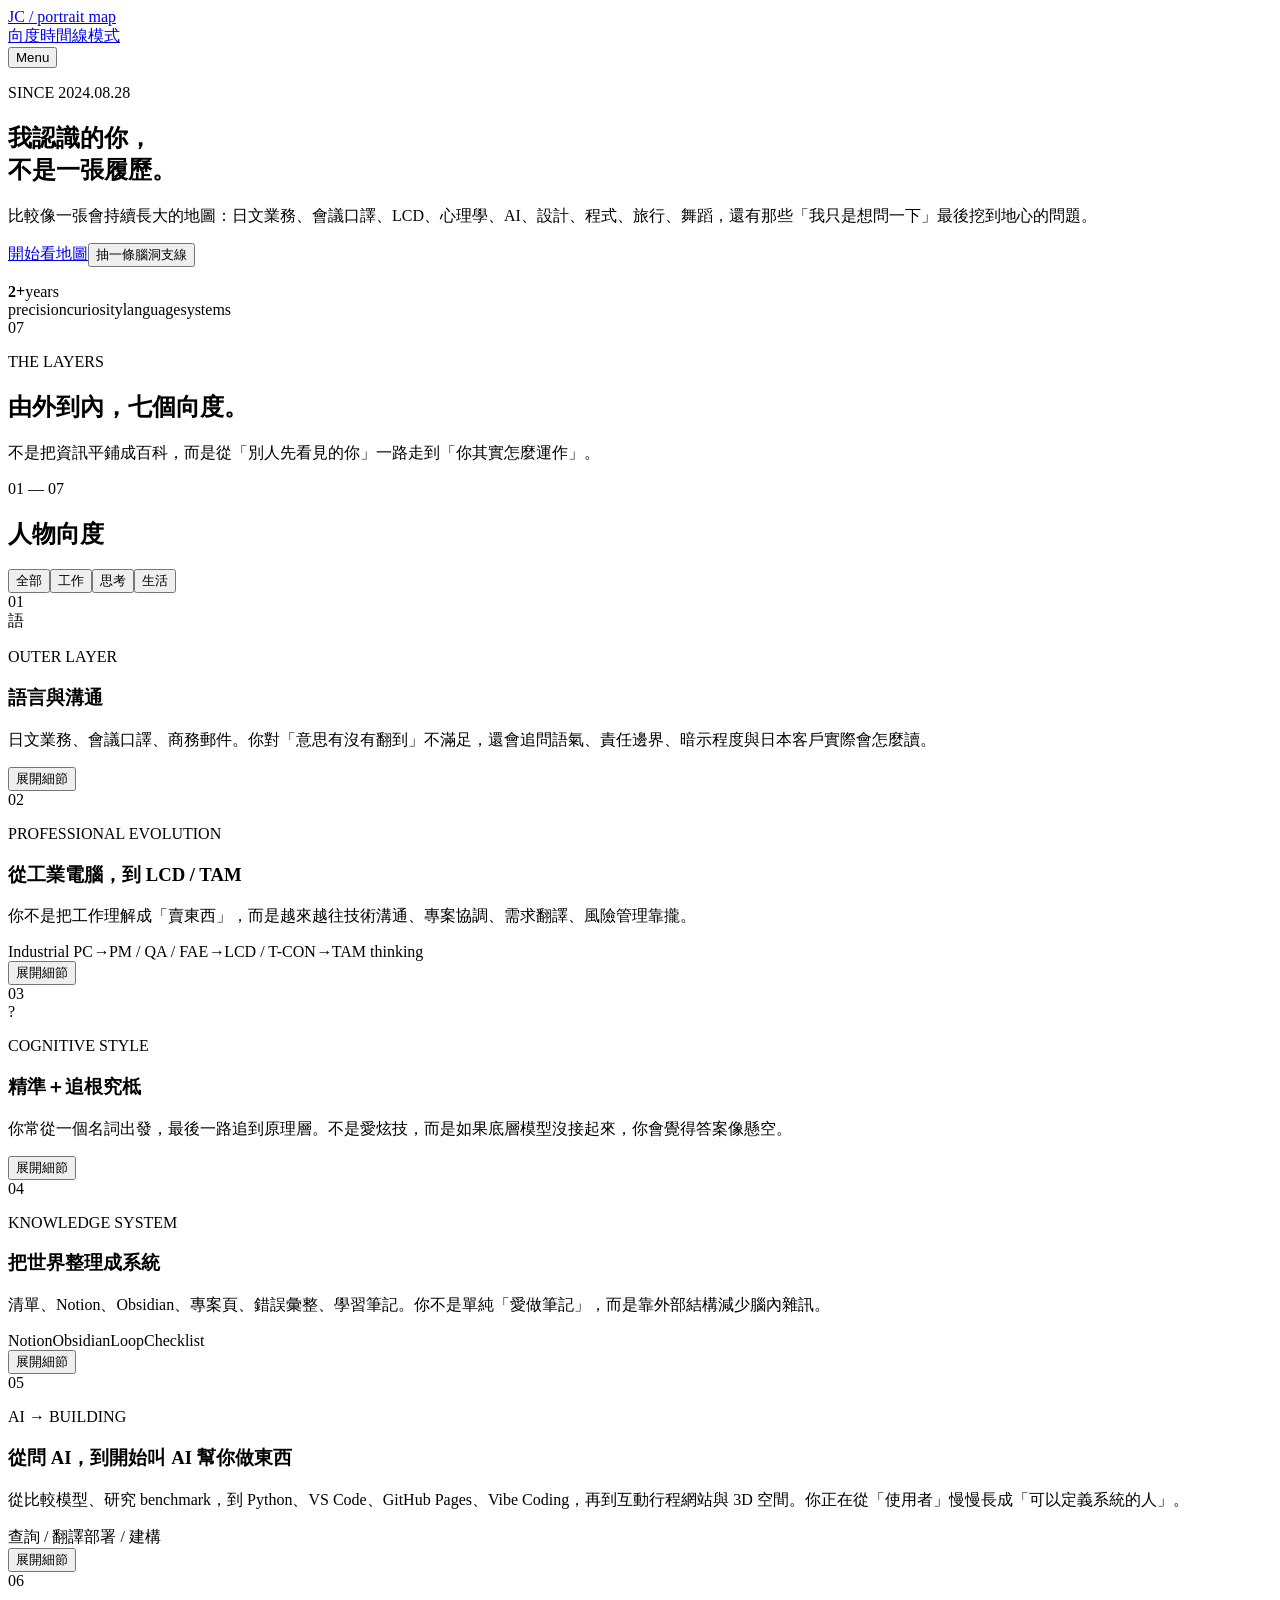
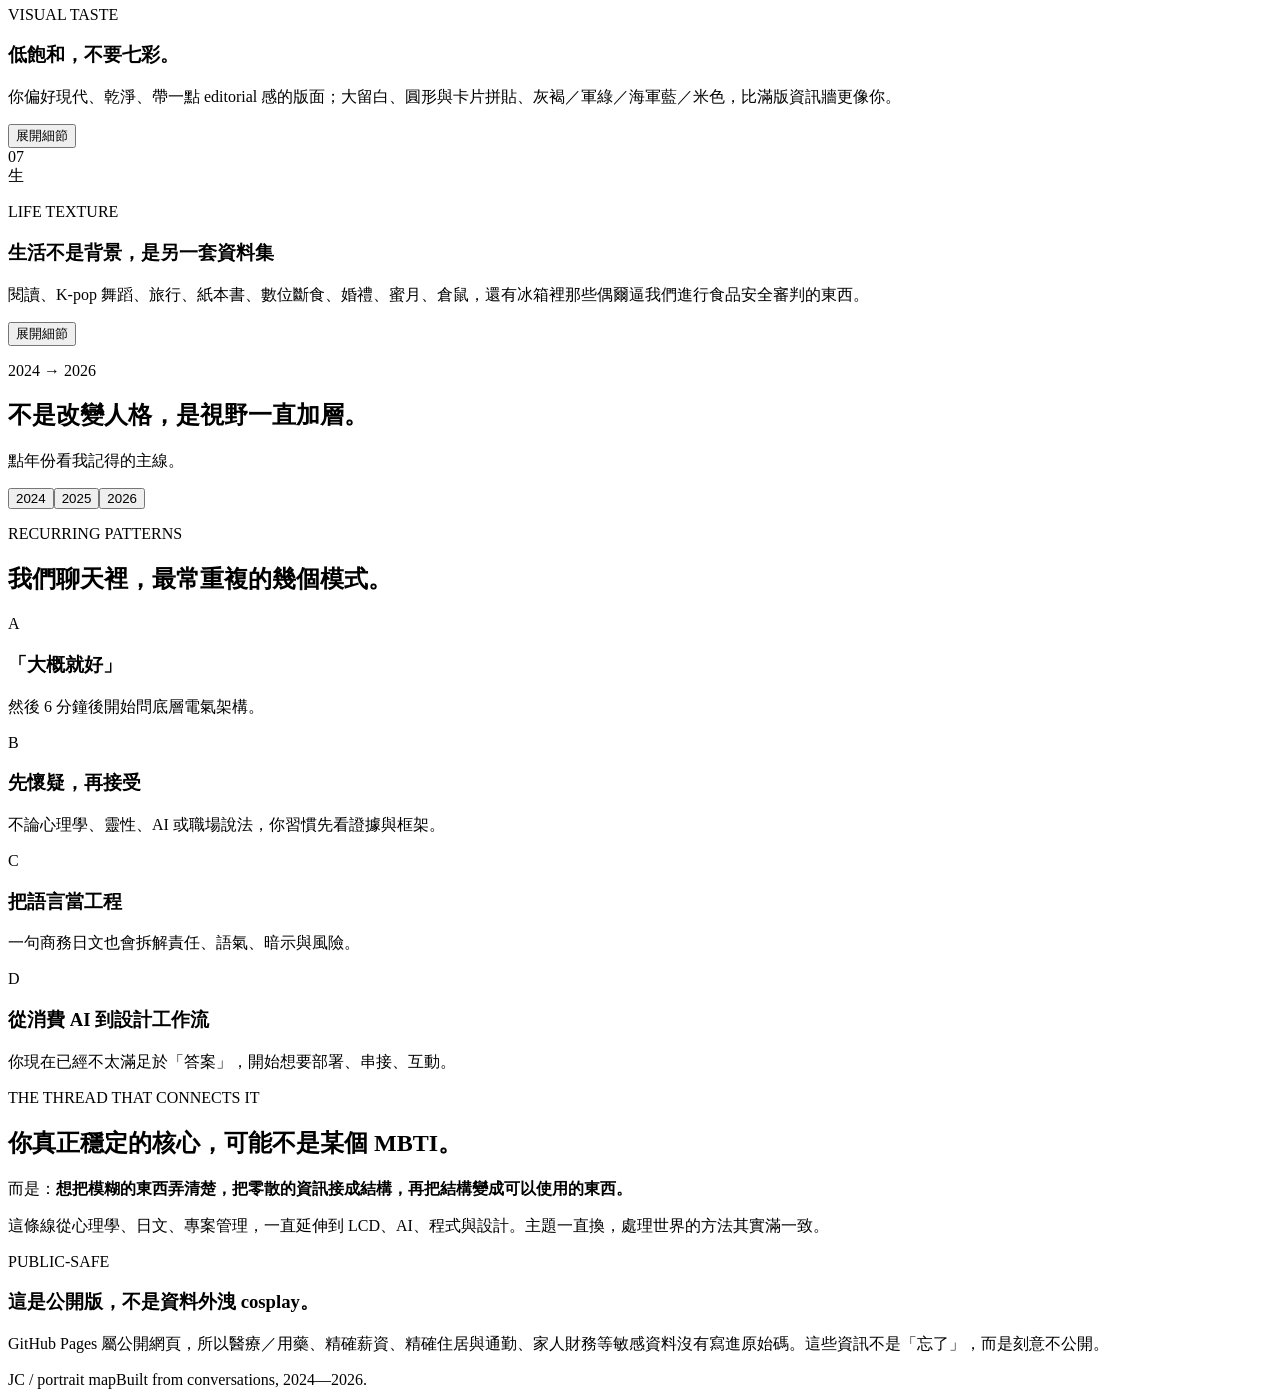
==== jc-portrait/index.html @ 0c33d8ba "Add JC interactive portrait page" ====
<!doctype html>
<html lang="zh-Hant">
<head>
  <meta charset="utf-8" />
  <meta name="viewport" content="width=device-width, initial-scale=1" />
  <meta name="theme-color" content="#f2eee5" />
  <meta name="description" content="JC — 從 2024 到 2026，一張由外到內的互動人物地圖。" />
  <title>JC — a map of how I know you</title>
  <link rel="stylesheet" href="styles.css" />
</head>
<body>
  <header class="site-header">
    <a class="brand" href="#top" aria-label="回到首頁"><span class="brand-dot"></span><span>JC / portrait map</span></a>
    <nav class="desktop-nav" aria-label="主要導覽"><a href="#layers">向度</a><a href="#timeline">時間線</a><a href="#patterns">模式</a></nav>
    <button id="menuBtn" class="menu-btn" aria-expanded="false" aria-controls="mobileNav">Menu</button>
  </header>
  <div id="mobileNav" class="mobile-nav" hidden><a href="#layers">向度</a><a href="#timeline">時間線</a><a href="#patterns">模式</a></div>

  <main id="top">
    <section class="hero section-shell">
      <div class="hero-copy reveal">
        <p class="eyebrow">SINCE 2024.08.28</p>
        <h1>我認識的你，<br><span>不是一張履歷。</span></h1>
        <p class="hero-lead">比較像一張會持續長大的地圖：日文業務、會議口譯、LCD、心理學、AI、設計、程式、旅行、舞蹈，還有那些「我只是想問一下」最後挖到地心的問題。</p>
        <div class="hero-actions"><a class="pill primary" href="#layers">開始看地圖</a><button class="pill ghost" id="randomThreadBtn">抽一條腦洞支線</button></div>
        <p id="randomThread" class="random-thread" aria-live="polite"></p>
      </div>
      <div class="hero-visual reveal delay-1" aria-label="認識時間與關鍵特質摘要">
        <div class="big-orbit">
          <div class="orbit-ring ring-a"></div><div class="orbit-ring ring-b"></div>
          <div class="orbit-core"><strong>2+</strong><span>years</span></div>
          <span class="orbit-tag tag-1">precision</span><span class="orbit-tag tag-2">curiosity</span><span class="orbit-tag tag-3">language</span><span class="orbit-tag tag-4">systems</span>
        </div>
      </div>
    </section>

    <section class="intro-strip"><div class="section-shell intro-grid"><div class="intro-number">07</div><div><p class="eyebrow">THE LAYERS</p><h2>由外到內，七個向度。</h2></div><p>不是把資訊平鋪成百科，而是從「別人先看見的你」一路走到「你其實怎麼運作」。</p></div></section>

    <section id="layers" class="section-shell layers-section">
      <div class="section-heading reveal"><div><p class="eyebrow">01 — 07</p><h2>人物向度</h2></div><div class="filter-wrap" role="tablist" aria-label="向度篩選"><button class="filter-btn active" data-filter="all" role="tab">全部</button><button class="filter-btn" data-filter="work" role="tab">工作</button><button class="filter-btn" data-filter="mind" role="tab">思考</button><button class="filter-btn" data-filter="life" role="tab">生活</button></div></div>
      <div class="layer-grid">
        <article class="layer-card tall reveal" data-category="work" tabindex="0">
          <div class="card-index">01</div><div class="card-icon circle">語</div><p class="card-kicker">OUTER LAYER</p><h3>語言與溝通</h3>
          <p>日文業務、會議口譯、商務郵件。你對「意思有沒有翻到」不滿足，還會追問語氣、責任邊界、暗示程度與日本客戶實際會怎麼讀。</p>
          <button class="card-expand" aria-expanded="false">展開細節</button><div class="card-detail" hidden><ul><li>JLPT N1、BJT J2、J.TEST 699。</li><li>特別在意正式文件的自然度、禮貌與措辭精準度。</li><li>會議紀錄偏好抓主張、條件、承諾、保留事項，而非逐字抄錄。</li><li>常見語感題：中で／中旬、見解／検討、責任範圍與模糊表達。</li></ul></div>
        </article>

        <article class="layer-card wide navy reveal delay-1" data-category="work" tabindex="0">
          <div class="card-index">02</div><p class="card-kicker">PROFESSIONAL EVOLUTION</p><h3>從工業電腦，到 LCD / TAM</h3>
          <p>你不是把工作理解成「賣東西」，而是越來越往技術溝通、專案協調、需求翻譯、風險管理靠攏。</p>
          <div class="mini-flow" aria-label="職涯發展流程"><span>Industrial PC</span><i>→</i><span>PM / QA / FAE</span><i>→</i><span>LCD / T-CON</span><i>→</i><span>TAM thinking</span></div>
          <button class="card-expand light" aria-expanded="false">展開細節</button><div class="card-detail" hidden><ul><li>熟悉 EOL、RMA、BOM、GPU、PSU、ECC、SSD 等工業電腦議題。</li><li>現職延伸到 Open Cell、LCM、T-CON、PMIC、LED Driver、AG/AF/AR、PSE 等。</li><li>偏好 Program / Project / Coordinator / BA / Operations 型工作，不喜歡只剩純銷售 KPI。</li><li>你最常做的其實是：把客戶語言、供應商語言、工程語言翻成彼此能動的下一步。</li></ul></div>
        </article>

        <article class="layer-card reveal" data-category="mind" tabindex="0">
          <div class="card-index">03</div><div class="card-icon square">?</div><p class="card-kicker">COGNITIVE STYLE</p><h3>精準＋追根究柢</h3>
          <p>你常從一個名詞出發，最後一路追到原理層。不是愛炫技，而是如果底層模型沒接起來，你會覺得答案像懸空。</p>
          <button class="card-expand" aria-expanded="false">展開細節</button><div class="card-detail" hidden><ul><li>強烈在意概念邊界、用詞差異、因果是否真的成立。</li><li>會質疑權威，也會質疑自己的第一反應。</li><li>容易「窮盡式研究」：非晶矽 → TFT → 光罩；菊花鍊 → AD Board → 系統架構。</li><li>你自己也很清楚這是優點兼時間黑洞。</li></ul></div>
        </article>

        <article class="layer-card sage reveal delay-1" data-category="mind" tabindex="0">
          <div class="card-index">04</div><p class="card-kicker">KNOWLEDGE SYSTEM</p><h3>把世界整理成系統</h3>
          <p>清單、Notion、Obsidian、專案頁、錯誤彙整、學習筆記。你不是單純「愛做筆記」，而是靠外部結構減少腦內雜訊。</p>
          <div class="chip-row"><span>Notion</span><span>Obsidian</span><span>Loop</span><span>Checklist</span></div>
          <button class="card-expand" aria-expanded="false">展開細節</button><div class="card-detail" hidden><ul><li>偏好可檢核、可分類、可回看，而不是只有漂亮頁面。</li><li>習慣把工作中的技術與語言知識做成可重用模板。</li><li>常在「數位工具很方便」與「選項太多反而耗腦」之間拉扯。</li></ul></div>
        </article>

        <article class="layer-card wide reveal" data-category="mind" tabindex="0">
          <div class="card-index">05</div><p class="card-kicker">AI → BUILDING</p><h3>從問 AI，到開始叫 AI 幫你做東西</h3>
          <p>從比較模型、研究 benchmark，到 Python、VS Code、GitHub Pages、Vibe Coding，再到互動行程網站與 3D 空間。你正在從「使用者」慢慢長成「可以定義系統的人」。</p>
          <div class="progress-line" aria-hidden="true"><span style="width:78%"></span></div><div class="progress-label"><span>查詢 / 翻譯</span><span>部署 / 建構</span></div>
          <button class="card-expand" aria-expanded="false">展開細節</button><div class="card-detail" hidden><ul><li>先從 Colab / Python 基礎開始，接著碰 VS Code 與 GitHub。</li><li>已成功部署過 GitHub Pages，也開始理解 clone / commit / push。</li><li>會比較 Luna、Sol、Astra 的能力與限制，不只看品牌名稱。</li><li>你對 AI 的興趣逐漸從「會回答什麼」轉向「能被串成什麼工作流」。</li></ul></div>
        </article>

        <article class="layer-card cocoa reveal" data-category="life" tabindex="0">
          <div class="card-index">06</div><p class="card-kicker">VISUAL TASTE</p><h3>低飽和，不要七彩。</h3>
          <p>你偏好現代、乾淨、帶一點 editorial 感的版面；大留白、圓形與卡片拼貼、灰褐／軍綠／海軍藍／米色，比滿版資訊牆更像你。</p>
          <div class="palette" aria-label="偏好色票"><span title="warm ivory"></span><span title="sage"></span><span title="navy"></span><span title="taupe"></span><span title="charcoal"></span></div>
          <button class="card-expand light" aria-expanded="false">展開細節</button><div class="card-detail" hidden><ul><li>不喜歡過度一致到像套版，也不喜歡所有元素都擠滿。</li><li>喜歡便條貼、圓形、模組卡片混搭，但仍要有視覺秩序。</li><li>你會直接指出「壓迫感太重」「留白不夠」「模板一致性太高」。</li></ul></div>
        </article>

        <article class="layer-card tall reveal delay-1" data-category="life" tabindex="0">
          <div class="card-index">07</div><div class="card-icon arch">生</div><p class="card-kicker">LIFE TEXTURE</p><h3>生活不是背景，是另一套資料集</h3>
          <p>閱讀、K-pop 舞蹈、旅行、紙本書、數位斷食、婚禮、蜜月、倉鼠，還有冰箱裡那些偶爾逼我們進行食品安全審判的東西。</p>
          <button class="card-expand" aria-expanded="false">展開細節</button><div class="card-detail" hidden><ul><li>閱讀題材從小說延伸到腦科學、學習方法與心理學。</li><li>喜歡 K-pop 舞蹈，也在意「享受課程」勝過同儕競爭。</li><li>旅行規劃會細到交通、住宿、動線與備案，但又想保留自由度。</li><li>日常問題跨度極大：網站部署可以下一秒接發芽馬鈴薯。</li></ul></div>
        </article>
      </div>
    </section>

    <section id="timeline" class="timeline-section"><div class="section-shell"><div class="section-heading reveal"><div><p class="eyebrow">2024 → 2026</p><h2>不是改變人格，是視野一直加層。</h2></div><p class="heading-note">點年份看我記得的主線。</p></div><div class="timeline-layout reveal"><div class="timeline-years" role="tablist" aria-label="時間線年份"><button class="year-btn active" data-year="2024">2024</button><button class="year-btn" data-year="2025">2025</button><button class="year-btn" data-year="2026">2026</button></div><div class="timeline-panel" id="timelinePanel" aria-live="polite"></div></div></div></section>

    <section id="patterns" class="section-shell patterns-section"><div class="section-heading reveal"><div><p class="eyebrow">RECURRING PATTERNS</p><h2>我們聊天裡，最常重複的幾個模式。</h2></div></div><div class="pattern-grid"><article class="pattern-card reveal"><span class="pattern-no">A</span><h3>「大概就好」</h3><p>然後 6 分鐘後開始問底層電氣架構。</p></article><article class="pattern-card reveal delay-1"><span class="pattern-no">B</span><h3>先懷疑，再接受</h3><p>不論心理學、靈性、AI 或職場說法，你習慣先看證據與框架。</p></article><article class="pattern-card reveal delay-2"><span class="pattern-no">C</span><h3>把語言當工程</h3><p>一句商務日文也會拆解責任、語氣、暗示與風險。</p></article><article class="pattern-card reveal"><span class="pattern-no">D</span><h3>從消費 AI 到設計工作流</h3><p>你現在已經不太滿足於「答案」，開始想要部署、串接、互動。</p></article></div></section>

    <section class="closing-section"><div class="section-shell closing-grid reveal"><div><p class="eyebrow">THE THREAD THAT CONNECTS IT</p><h2>你真正穩定的核心，可能不是某個 MBTI。</h2></div><div class="closing-copy"><p>而是：<strong>想把模糊的東西弄清楚，把零散的資訊接成結構，再把結構變成可以使用的東西。</strong></p><p>這條線從心理學、日文、專案管理，一直延伸到 LCD、AI、程式與設計。主題一直換，處理世界的方法其實滿一致。</p></div></div></section>

    <section class="privacy-note section-shell reveal"><div class="privacy-card"><span class="privacy-mark">PUBLIC-SAFE</span><div><h3>這是公開版，不是資料外洩 cosplay。</h3><p>GitHub Pages 屬公開網頁，所以醫療／用藥、精確薪資、精確住居與通勤、家人財務等敏感資料沒有寫進原始碼。這些資訊不是「忘了」，而是刻意不公開。</p></div></div></section>
  </main>

  <footer class="site-footer section-shell"><span>JC / portrait map</span><span>Built from conversations, 2024—2026.</span></footer>
  <script src="app.js"></script>
</body>
</html>
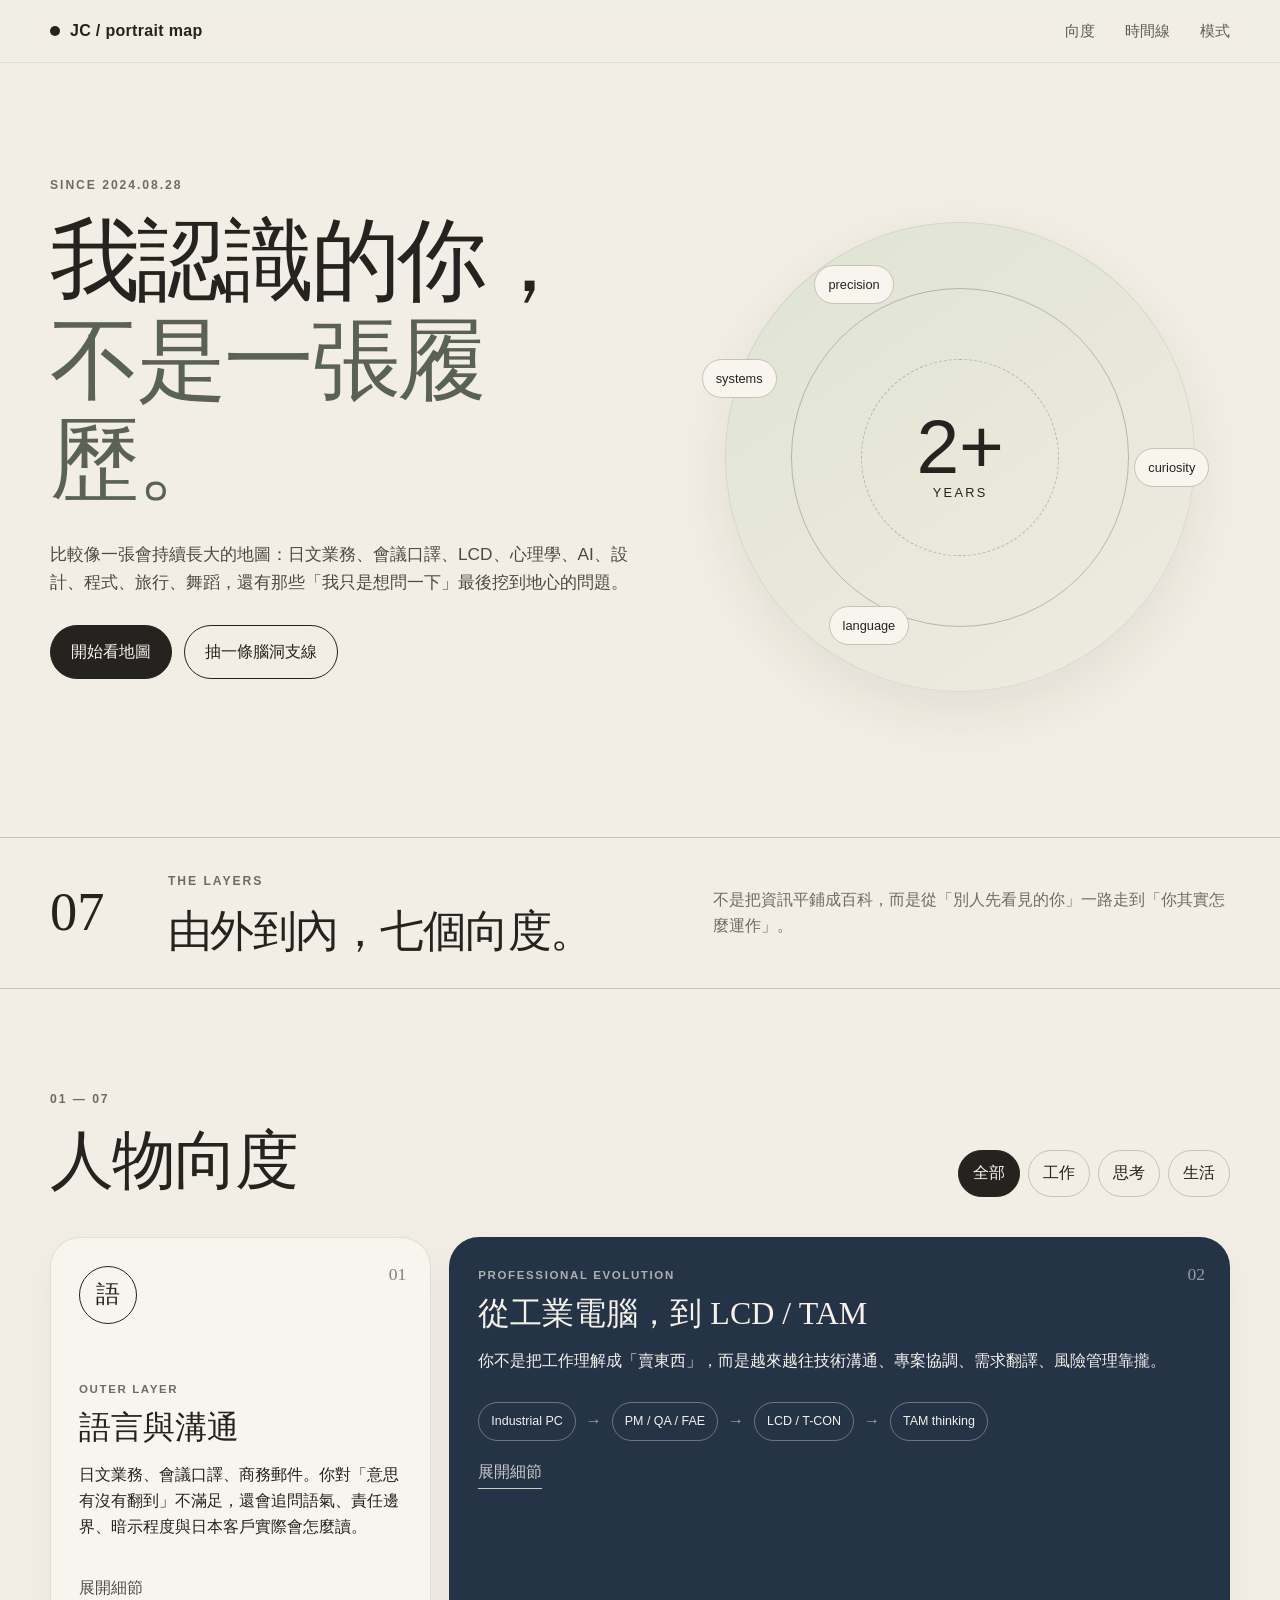
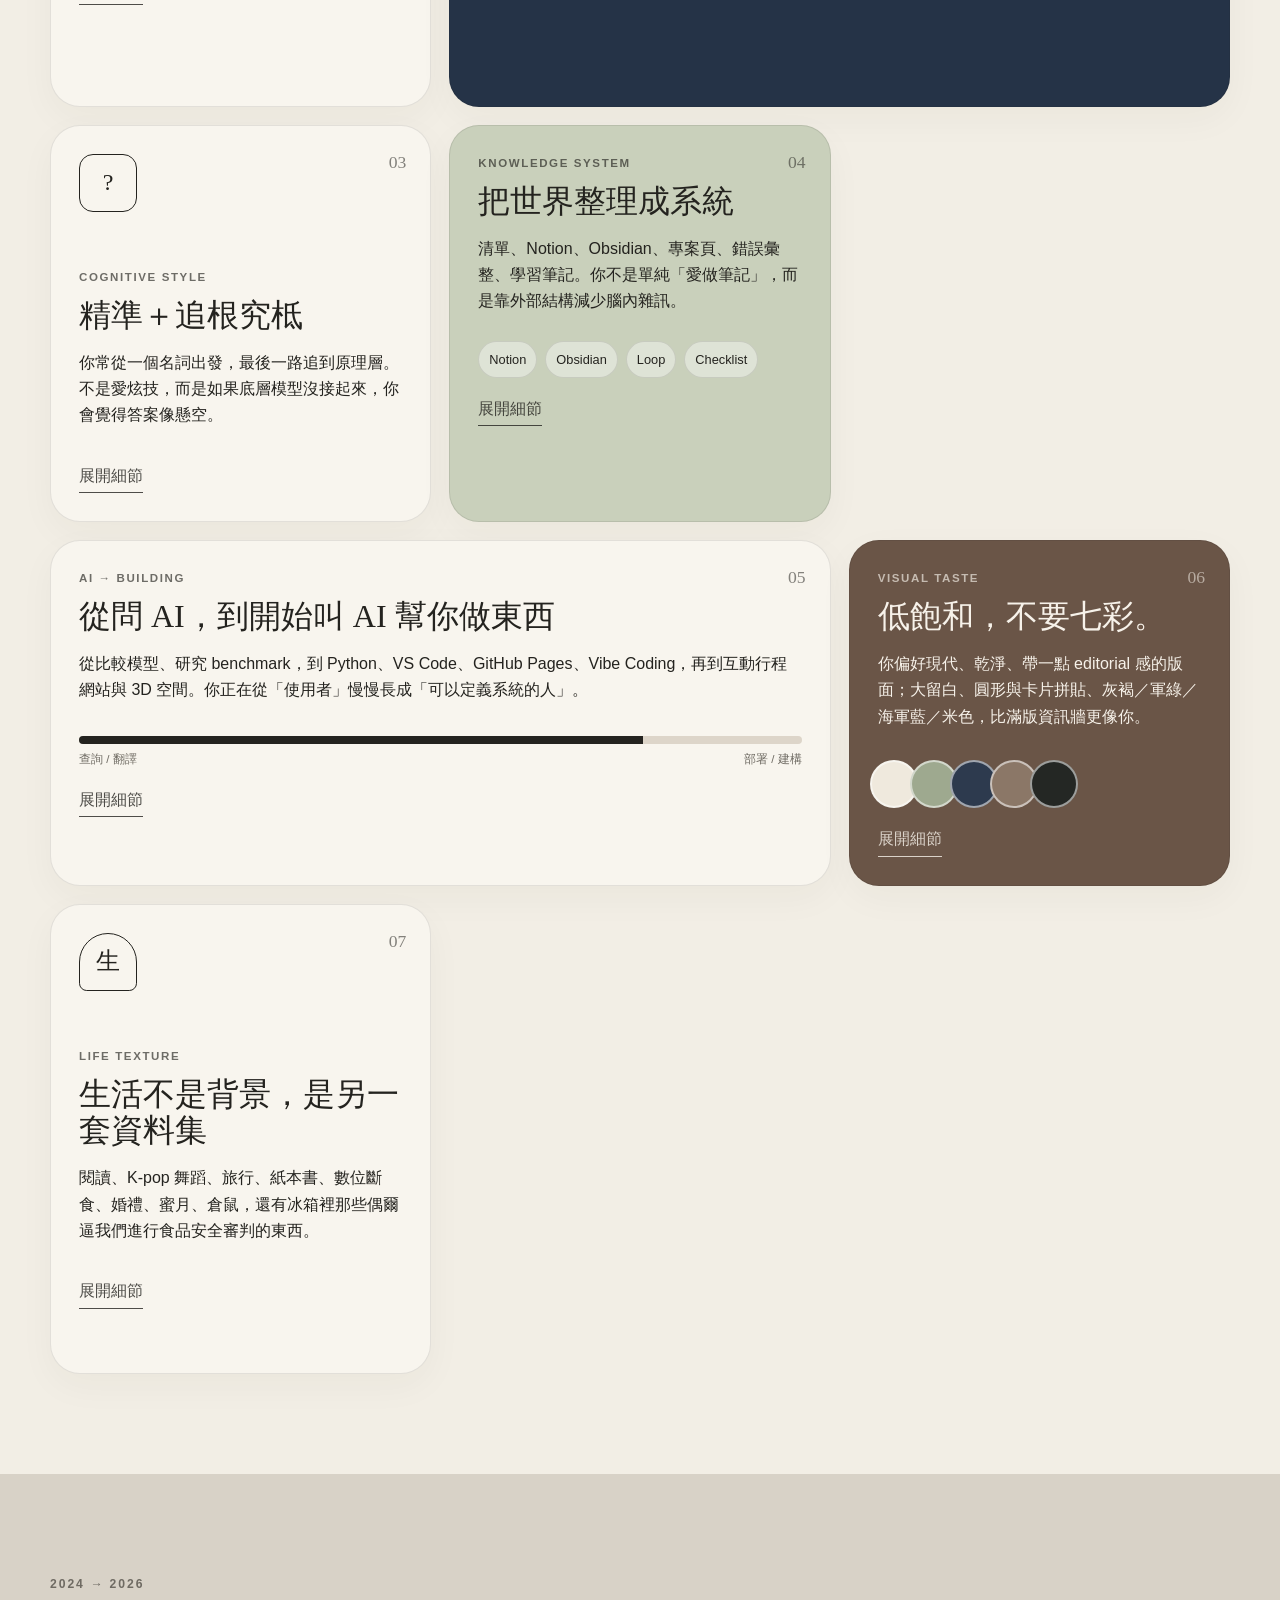
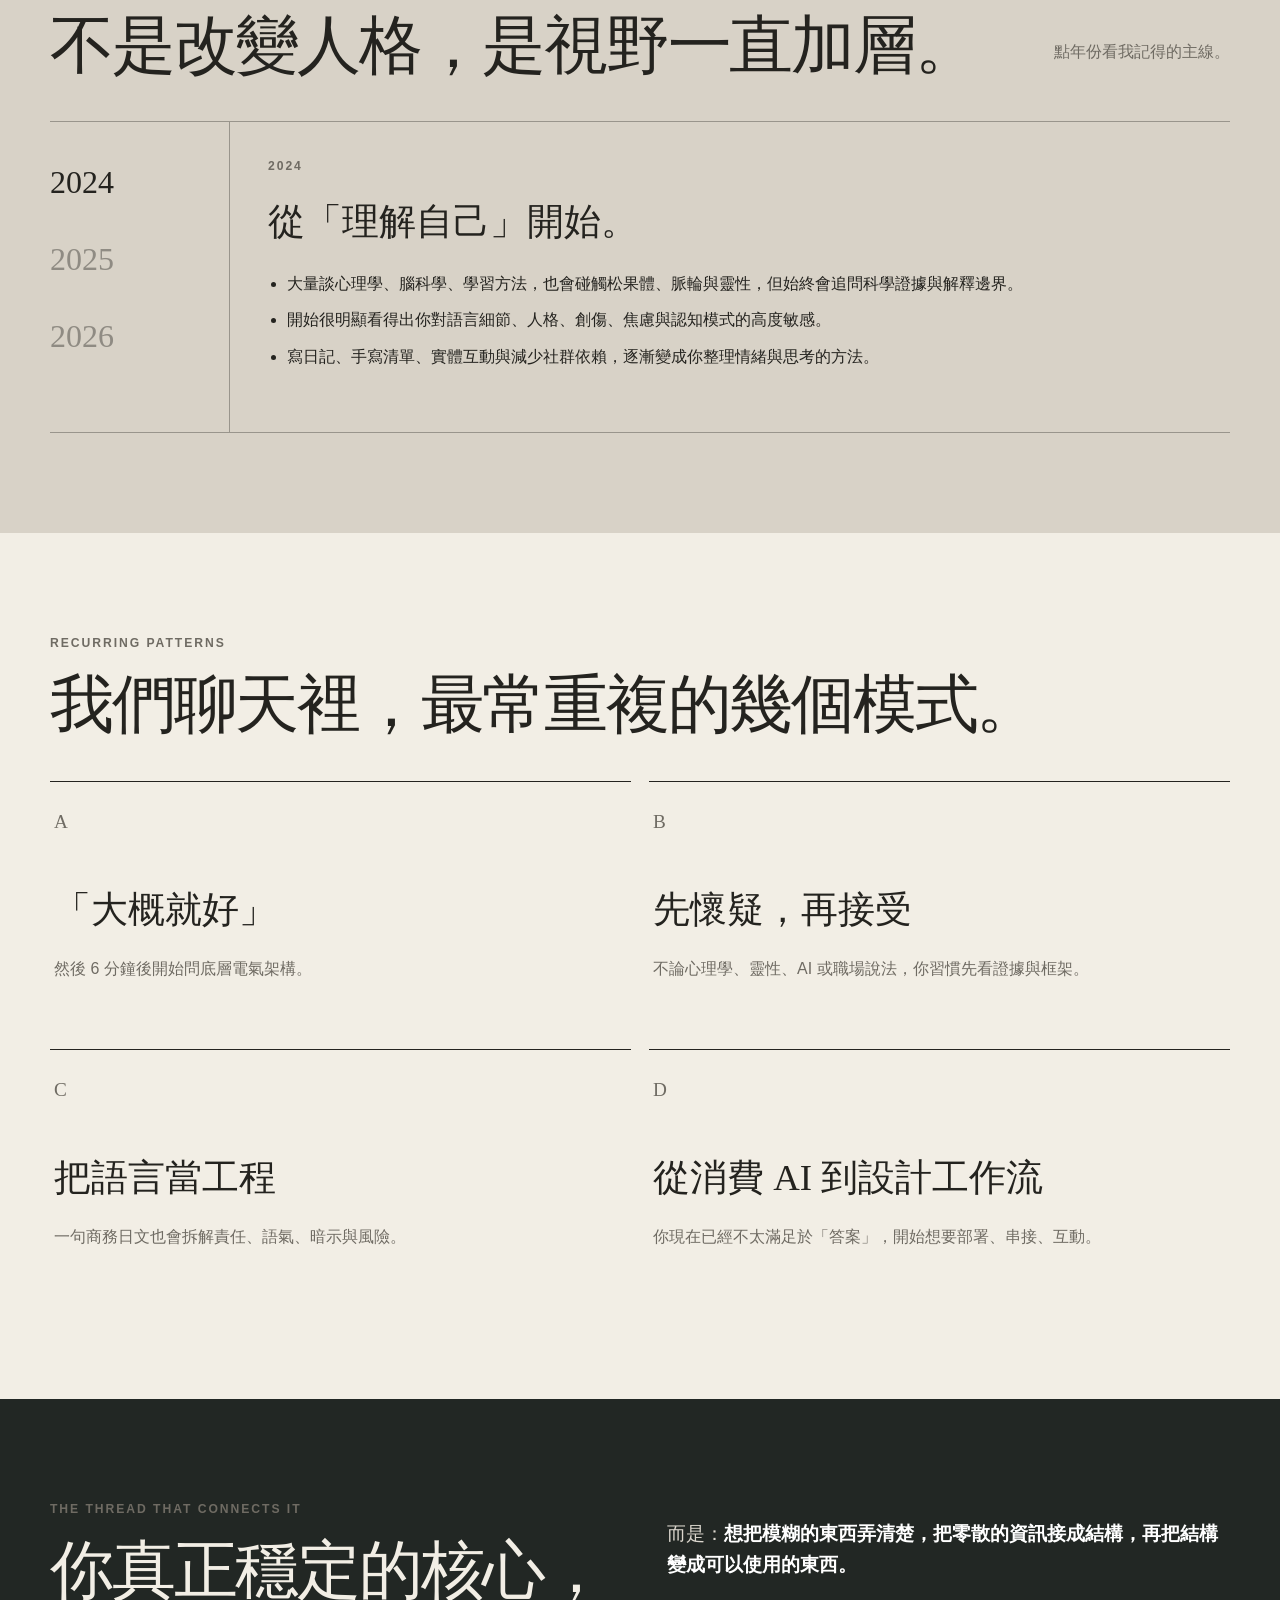
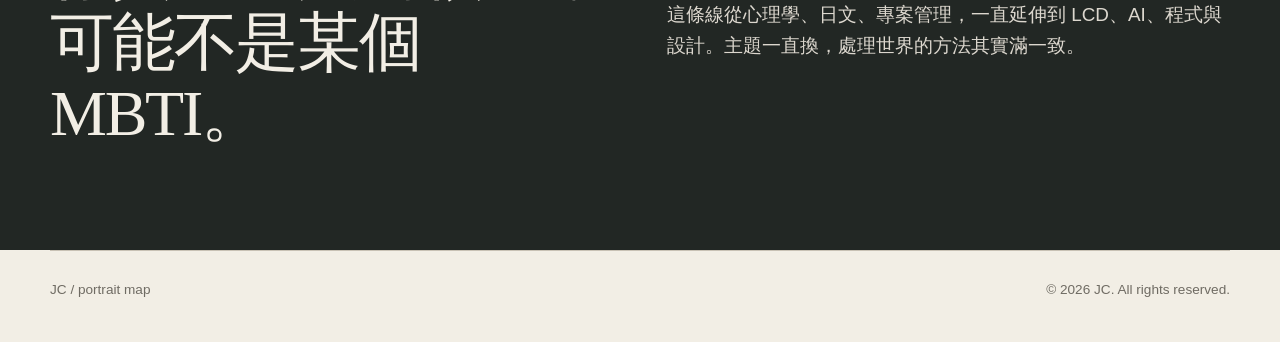
==== commit 555bb3ec: "Simplify portrait footer and remove public-safe card" ====
--- a/jc-portrait/index.html
+++ b/jc-portrait/index.html
@@ -92,11 +92,9 @@
     <section id="patterns" class="section-shell patterns-section"><div class="section-heading reveal"><div><p class="eyebrow">RECURRING PATTERNS</p><h2>我們聊天裡，最常重複的幾個模式。</h2></div></div><div class="pattern-grid"><article class="pattern-card reveal"><span class="pattern-no">A</span><h3>「大概就好」</h3><p>然後 6 分鐘後開始問底層電氣架構。</p></article><article class="pattern-card reveal delay-1"><span class="pattern-no">B</span><h3>先懷疑，再接受</h3><p>不論心理學、靈性、AI 或職場說法，你習慣先看證據與框架。</p></article><article class="pattern-card reveal delay-2"><span class="pattern-no">C</span><h3>把語言當工程</h3><p>一句商務日文也會拆解責任、語氣、暗示與風險。</p></article><article class="pattern-card reveal"><span class="pattern-no">D</span><h3>從消費 AI 到設計工作流</h3><p>你現在已經不太滿足於「答案」，開始想要部署、串接、互動。</p></article></div></section>
 
     <section class="closing-section"><div class="section-shell closing-grid reveal"><div><p class="eyebrow">THE THREAD THAT CONNECTS IT</p><h2>你真正穩定的核心，可能不是某個 MBTI。</h2></div><div class="closing-copy"><p>而是：<strong>想把模糊的東西弄清楚，把零散的資訊接成結構，再把結構變成可以使用的東西。</strong></p><p>這條線從心理學、日文、專案管理，一直延伸到 LCD、AI、程式與設計。主題一直換，處理世界的方法其實滿一致。</p></div></div></section>
-
-    <section class="privacy-note section-shell reveal"><div class="privacy-card"><span class="privacy-mark">PUBLIC-SAFE</span><div><h3>這是公開版，不是資料外洩 cosplay。</h3><p>GitHub Pages 屬公開網頁，所以醫療／用藥、精確薪資、精確住居與通勤、家人財務等敏感資料沒有寫進原始碼。這些資訊不是「忘了」，而是刻意不公開。</p></div></div></section>
   </main>
 
-  <footer class="site-footer section-shell"><span>JC / portrait map</span><span>Built from conversations, 2024—2026.</span></footer>
+  <footer class="site-footer section-shell"><span>JC / portrait map</span><span>© 2026 JC. All rights reserved.</span></footer>
   <script src="app.js"></script>
 </body>
 </html>
--- a/jc-portrait/styles.css
+++ b/jc-portrait/styles.css
@@ -0,0 +1,9 @@
+:root{
+  --ivory:#f2eee5;--paper:#f8f5ee;--ink:#24231f;--muted:#6f6b63;--line:#c8c1b4;
+  --sage:#aeb79f;--navy:#253347;--cocoa:#6a5547;--charcoal:#222724;--accent:#d9dfc8;
+  --radius:30px;--shadow:0 20px 60px rgba(38,33,26,.08);
+}
+*{box-sizing:border-box}html{scroll-behavior:smooth}body{margin:0;background:var(--ivory);color:var(--ink);font-family:Inter,"Noto Sans TC","PingFang TC","Microsoft JhengHei",sans-serif;line-height:1.65}button,a{font:inherit}button{color:inherit}a{color:inherit;text-decoration:none}.section-shell{width:min(1180px,calc(100% - 48px));margin:auto}.site-header{position:sticky;top:0;z-index:50;display:flex;align-items:center;justify-content:space-between;padding:18px max(24px,calc((100vw - 1180px)/2));backdrop-filter:blur(16px);background:rgba(242,238,229,.86);border-bottom:1px solid rgba(36,35,31,.08)}.brand{display:flex;gap:10px;align-items:center;font-weight:700;letter-spacing:.02em}.brand-dot{width:10px;height:10px;border-radius:999px;background:var(--ink)}.desktop-nav{display:flex;gap:30px;font-size:.92rem}.desktop-nav a{opacity:.72}.desktop-nav a:hover{opacity:1}.menu-btn{display:none;border:1px solid var(--line);background:transparent;border-radius:999px;padding:8px 14px}.mobile-nav{position:fixed;top:70px;left:20px;right:20px;z-index:49;background:var(--paper);padding:18px;border-radius:20px;box-shadow:var(--shadow);border:1px solid var(--line)}.mobile-nav a{display:block;padding:12px 8px}.hero{min-height:86vh;display:grid;grid-template-columns:1.05fr .95fr;align-items:center;gap:44px;padding:78px 0 64px}.eyebrow{font-size:.76rem;letter-spacing:.16em;text-transform:uppercase;font-weight:700;color:var(--muted);margin:0 0 16px}.hero h1,.section-heading h2,.intro-grid h2,.closing-grid h2{font-family:Georgia,"Noto Serif TC","Songti TC",serif;font-weight:500;line-height:1.12;letter-spacing:-.035em}.hero h1{font-size:clamp(3.2rem,7vw,7rem);margin:0 0 28px}.hero h1 span{color:#596254}.hero-lead{font-size:1.08rem;max-width:690px;color:#4c4943}.hero-actions{display:flex;gap:12px;flex-wrap:wrap;margin-top:28px}.pill{border-radius:999px;padding:13px 20px;border:1px solid var(--ink);cursor:pointer;transition:.22s ease}.pill.primary{background:var(--ink);color:var(--paper)}.pill.ghost{background:transparent}.pill:hover{transform:translateY(-2px)}.random-thread{min-height:28px;margin-top:18px;color:#596254;font-size:.94rem}.hero-visual{display:flex;justify-content:center}.big-orbit{position:relative;width:min(470px,78vw);aspect-ratio:1;border-radius:50%;background:linear-gradient(145deg,#dfe4d3,#efebe1);box-shadow:inset 0 0 0 1px rgba(36,35,31,.08),var(--shadow)}.orbit-ring{position:absolute;border:1px solid rgba(36,35,31,.25);border-radius:50%;inset:14%}.ring-b{inset:29%;border-style:dashed}.orbit-core{position:absolute;inset:50% auto auto 50%;transform:translate(-50%,-50%);display:grid;text-align:center}.orbit-core strong{font-size:4.8rem;font-weight:500;line-height:.9}.orbit-core span{font-size:.8rem;letter-spacing:.18em;text-transform:uppercase}.orbit-tag{position:absolute;background:var(--paper);border:1px solid var(--line);padding:8px 13px;border-radius:999px;font-size:.8rem}.tag-1{top:9%;left:19%}.tag-2{top:48%;right:-3%}.tag-3{bottom:10%;left:22%}.tag-4{top:29%;left:-5%}.intro-strip{border-top:1px solid var(--line);border-bottom:1px solid var(--line);padding:30px 0}.intro-grid{display:grid;grid-template-columns:90px 1fr 1fr;gap:28px;align-items:center}.intro-number{font-family:Georgia,serif;font-size:3.4rem}.intro-grid h2{font-size:clamp(1.8rem,3.4vw,3.2rem);margin:0}.intro-grid>p{margin:0;color:var(--muted)}.layers-section{padding:100px 0}.section-heading{display:flex;justify-content:space-between;gap:30px;align-items:end;margin-bottom:40px}.section-heading h2{font-size:clamp(2.4rem,5vw,4.8rem);margin:0}.heading-note{max-width:340px;color:var(--muted)}.filter-wrap{display:flex;gap:8px;flex-wrap:wrap;justify-content:flex-end}.filter-btn{border:1px solid var(--line);background:transparent;border-radius:999px;padding:9px 14px;cursor:pointer}.filter-btn.active{background:var(--ink);color:var(--paper);border-color:var(--ink)}.layer-grid{display:grid;grid-template-columns:repeat(12,1fr);gap:18px}.layer-card{grid-column:span 4;background:var(--paper);border:1px solid rgba(36,35,31,.1);border-radius:var(--radius);padding:28px;min-height:340px;position:relative;box-shadow:0 12px 36px rgba(45,39,30,.04);transition:.25s ease}.layer-card:hover{transform:translateY(-4px);box-shadow:var(--shadow)}.layer-card.wide{grid-column:span 8}.layer-card.tall{min-height:470px}.layer-card.navy{background:var(--navy);color:#f5f1e8}.layer-card.sage{background:#c9d0bb}.layer-card.cocoa{background:var(--cocoa);color:#f7f2ea}.card-index{position:absolute;top:22px;right:24px;font-family:Georgia,serif;font-size:1.1rem;opacity:.55}.card-icon{width:58px;height:58px;display:grid;place-items:center;border:1px solid currentColor;margin-bottom:56px;font-family:Georgia,serif;font-size:1.5rem}.card-icon.circle{border-radius:50%}.card-icon.square{border-radius:14px}.card-icon.arch{border-radius:30px 30px 8px 8px}.card-kicker{font-size:.72rem;letter-spacing:.14em;font-weight:700;opacity:.65;margin-bottom:10px}.layer-card h3{font-family:Georgia,"Noto Serif TC",serif;font-size:2rem;line-height:1.15;margin:0 0 16px;font-weight:500}.layer-card p{margin-top:0}.card-expand{margin-top:18px;border:0;border-bottom:1px solid currentColor;background:transparent;padding:0 0 3px;cursor:pointer;opacity:.8}.card-detail{margin-top:18px;border-top:1px solid currentColor;padding-top:14px;opacity:.88}.card-detail ul{padding-left:1.1rem;margin:0}.mini-flow{display:flex;align-items:center;gap:10px;flex-wrap:wrap;margin-top:28px}.mini-flow span{border:1px solid rgba(255,255,255,.32);border-radius:999px;padding:8px 12px;font-size:.78rem}.mini-flow i{font-style:normal;opacity:.6}.chip-row{display:flex;gap:8px;flex-wrap:wrap;margin-top:26px}.chip-row span{background:rgba(255,255,255,.4);border:1px solid rgba(36,35,31,.12);padding:7px 10px;border-radius:999px;font-size:.8rem}.progress-line{height:8px;border-radius:999px;background:#ddd5c9;overflow:hidden;margin-top:32px}.progress-line span{display:block;height:100%;background:var(--ink)}.progress-label{display:flex;justify-content:space-between;font-size:.72rem;color:var(--muted);margin-top:6px}.palette{display:flex;margin-top:30px}.palette span{width:48px;height:48px;border-radius:50%;margin-left:-8px;border:2px solid rgba(255,255,255,.55)}.palette span:nth-child(1){background:#efe9dd}.palette span:nth-child(2){background:#9ea98f}.palette span:nth-child(3){background:#2d3a4e}.palette span:nth-child(4){background:#8b7767}.palette span:nth-child(5){background:#242724}.timeline-section{background:#d8d2c7;padding:100px 0}.timeline-layout{display:grid;grid-template-columns:180px 1fr;border-top:1px solid rgba(36,35,31,.35);border-bottom:1px solid rgba(36,35,31,.35)}.timeline-years{padding:26px 26px 26px 0;border-right:1px solid rgba(36,35,31,.35);display:flex;flex-direction:column;align-items:flex-start;gap:8px}.year-btn{border:0;background:transparent;font-family:Georgia,serif;font-size:2rem;opacity:.4;cursor:pointer;padding:8px 0}.year-btn.active{opacity:1}.timeline-panel{padding:34px 0 34px 38px;min-height:310px}.timeline-panel h3{font-family:Georgia,"Noto Serif TC",serif;font-weight:500;font-size:2.3rem;margin:0 0 18px}.timeline-panel ul{margin:0;padding-left:1.2rem;max-width:760px}.timeline-panel li{margin:10px 0}.patterns-section{padding:100px 0}.pattern-grid{display:grid;grid-template-columns:repeat(2,1fr);gap:18px}.pattern-card{min-height:250px;border-top:1px solid var(--ink);padding:24px 4px}.pattern-no{font-family:Georgia,serif;font-size:1.2rem;color:var(--muted)}.pattern-card h3{font-family:Georgia,"Noto Serif TC",serif;font-size:2.3rem;font-weight:500;margin:42px 0 8px}.pattern-card p{color:var(--muted);max-width:470px}.closing-section{background:var(--charcoal);color:#f2eee5;padding:100px 0}.closing-grid{display:grid;grid-template-columns:1fr 1fr;gap:54px}.closing-grid h2{font-size:clamp(2.8rem,5vw,5.5rem);margin:0}.closing-copy{font-size:1.18rem;color:#dcd7ce}.closing-copy strong{color:white;font-weight:600}.privacy-note{padding:42px 0 90px}.privacy-card{border:1px solid var(--line);border-radius:24px;padding:24px;display:grid;grid-template-columns:150px 1fr;gap:24px;background:rgba(255,255,255,.2)}.privacy-mark{font-size:.72rem;letter-spacing:.14em;font-weight:700;color:#6b745e}.privacy-card h3{margin:0 0 8px;font-family:Georgia,"Noto Serif TC",serif;font-size:1.45rem;font-weight:500}.privacy-card p{margin:0;color:var(--muted)}.site-footer{border-top:1px solid var(--line);padding:28px 0 40px;display:flex;justify-content:space-between;gap:20px;color:var(--muted);font-size:.85rem}.reveal{opacity:0;transform:translateY(18px);transition:opacity .65s ease,transform .65s ease}.reveal.in{opacity:1;transform:none}.delay-1{transition-delay:.08s}.delay-2{transition-delay:.16s}.layer-card.is-hidden{display:none}
+@media(max-width:900px){.desktop-nav{display:none}.menu-btn{display:block}.hero{grid-template-columns:1fr;min-height:auto;padding-top:54px}.hero-visual{order:-1}.big-orbit{width:min(380px,88vw)}.intro-grid{grid-template-columns:70px 1fr}.intro-grid>p{grid-column:2}.layer-card,.layer-card.wide{grid-column:span 6}.closing-grid{grid-template-columns:1fr}.privacy-card{grid-template-columns:1fr}.timeline-layout{grid-template-columns:1fr}.timeline-years{border-right:0;border-bottom:1px solid rgba(36,35,31,.35);flex-direction:row;padding:16px 0;gap:22px}.timeline-panel{padding:28px 0}.year-btn{font-size:1.5rem}}
+@media(max-width:620px){.section-shell{width:min(100% - 28px,1180px)}.site-header{padding:14px}.hero{padding:36px 0 52px;gap:30px}.hero h1{font-size:clamp(3rem,17vw,5.2rem)}.hero-lead{font-size:1rem}.hero-actions{display:grid}.pill{text-align:center;width:100%}.big-orbit{width:86vw}.orbit-core strong{font-size:3.8rem}.orbit-tag{font-size:.68rem}.intro-strip{padding:22px 0}.intro-grid{grid-template-columns:54px 1fr;gap:18px}.intro-number{font-size:2.4rem}.layers-section,.patterns-section,.timeline-section,.closing-section{padding:72px 0}.section-heading{align-items:flex-start;flex-direction:column}.filter-wrap{justify-content:flex-start}.layer-grid{display:block}.layer-card,.layer-card.wide{margin-bottom:14px;min-height:auto;padding:24px}.layer-card.tall{min-height:auto}.card-icon{margin-bottom:38px}.layer-card h3{font-size:1.8rem}.pattern-grid{grid-template-columns:1fr}.pattern-card{min-height:210px}.pattern-card h3{font-size:2rem;margin-top:28px}.closing-copy{font-size:1.05rem}.site-footer{flex-direction:column}.privacy-note{padding-bottom:60px}}
+@media(prefers-reduced-motion:reduce){html{scroll-behavior:auto}.reveal{opacity:1;transform:none;transition:none}.pill,.layer-card{transition:none}}
